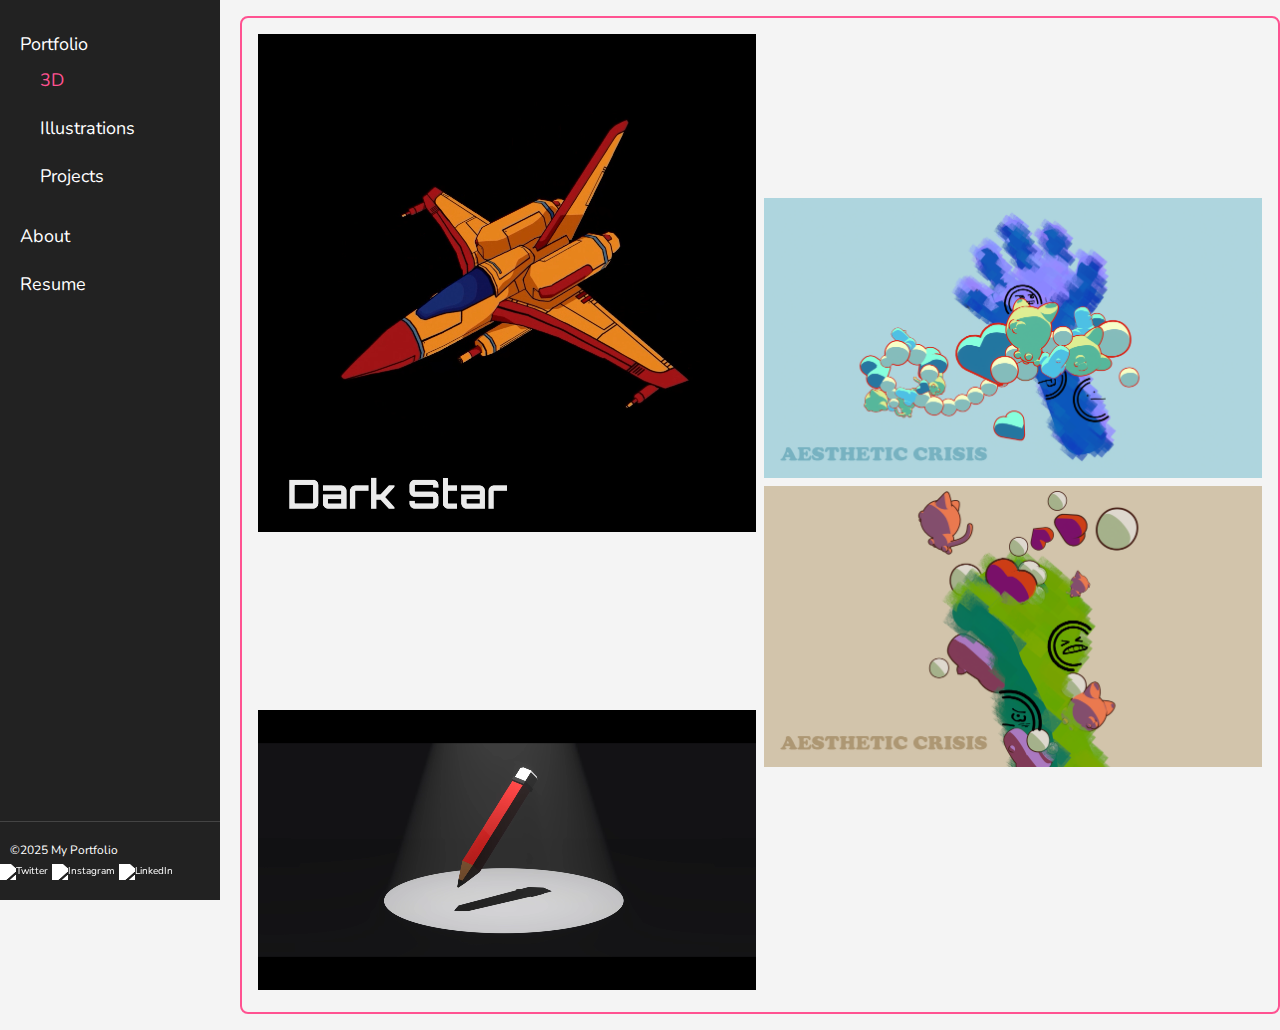
==== index.html @ 28bfbba9 "built illustrations page, added spaceships showcase" ====
<!DOCTYPE html>
<html lang="en">
<head>
    <meta charset="UTF-8">
    <meta name="viewport" content="width=device-width, initial-scale=1.0">

    <link rel="preconnect" href="https://fonts.googleapis.com">
    <link rel="preconnect" href="https://fonts.gstatic.com" crossorigin>
    <link href="https://fonts.googleapis.com/css2?family=Nunito:ital,wght@0,200..1000;1,200..1000&display=swap" rel="stylesheet">

    <!-- stylesheets -->
    <link rel="stylesheet" type="text/css" href="css/style.css" />
    <link rel="stylesheet" type="text/css" href="css/mobile.css" />

    <title>My Portfolio</title>
</head>
<body>

        <!-- Checkbox Trick for Mobile Toggle -->
        <input type="checkbox" id="menu-toggle" style="display: none;">
    
        <!-- Hamburger Button -->
        <label for="menu-toggle" class="hamburger">
            <div></div>
            <div></div>
            <div></div>
        </label>
    
        <!-- Sidebar Navigation (Simple List) -->
        <nav class="sidebar">
            <ul>
                <li>Portfolio
                    <ul>
                        <li><a class="fancy-link current-link" href="#">3D</a></li>
                        <li><a class="fancy-link" href="illustrations.html">Illustrations</a></li>
                        <li><a class="fancy-link" href="projects.html">Projects</a></li>
                    </ul>
                </li>
                <li><a class="fancy-link" href="#">About</a></li>
                <li><a class="fancy-link" href="#">Resume</a></li> 
            </ul>
                    <!-- Footer Section -->
            <footer class="sidebar-footer">
                <p>©2025 My Portfolio</p>
                <div class="social-icons">
                    <a href="https://twitter.com" target="_blank">
                        <img src="icons/twitter-icon.png" alt="Twitter">
                    </a>
                    <a href="https://instagram.com" target="_blank">
                        <img src="icons/instagram-icon.png" alt="Instagram">
                    </a>
                    <a href="https://linkedin.com" target="_blank">
                        <img src="icons/linkedin-icon.png" alt="LinkedIn">
                    </a>
                    
                </div>
            </footer>
        </nav>
    
        <div class="wrapper">
            <div class="gallery-container">
                <ul class="masonry-gallery no-select">
                    <li><video src="assets/3D/LumenEdgeShowcase80.mp4" autoplay muted loop alt="Lumen Edge spaceship"></li>
                    <li><video src="assets/3D/TandemShowcase80.mp4" autoplay muted loop alt="Tandem spaceship"></li>
                    <li><video src="assets/3D/Artblock_Olenka.mp4" autoplay muted loop></video></li>
                    <li><video src="assets/3D/Magician'sRoom_Olenka.mp4" autoplay muted loop></video></li>
                    
                    <li><img src="assets/3D/AestheticCrisis1_Olenka.png"></li>
                    <li><img src="assets/3D/AestheticCrisis2_Olenka.png" alt="hands chained"></li>
                </ul>
            </div>
        </div>
    
      

</body>
</html>
---- css/style.css ----
/* General Styles */
* {
    margin: 0;
    padding: 0;
    box-sizing: border-box;
}

body {
    font-family: Nunito;
    background: #f4f4f4;
    transition: 0.3s ease-in-out;
}

/* Sidebar Navigation */
.sidebar {
    position: fixed;
    left: 0;
    top: 0;
    width: 220px;
    height: 100vh;
    background: #222;
    padding-top: 20px;
    box-sizing: border-box; /* Include padding in the height calculation */
    transition: transform 0.3s ease-in-out;
    z-index: 1000;

    display: flex;
    flex-direction: column; /* Make sidebar a flex container */
    justify-content: space-between; /* Push footer to the bottom */
}

/* Sidebar List Styles */
.sidebar ul {
    list-style: none;
    padding: 0;
    margin: 0;
}

.sidebar li {
    padding: 12px 20px;
    color: white;
    font-size: 18px;
}

.sidebar a {
    display: block;
    text-decoration: none;
    color: white;
    /* padding: 12px 20px; */
    /* transition: color 0.1s ease; */
}

/* Sidebar Footer */
.sidebar-footer {
    padding: 20px 0; /* Add padding inside the footer */
    text-align: left; /* Align text and icons to the left */
    border-top: 1px solid #444; /* Optional: Add a border above the footer */
}

.sidebar-footer p {
    color: white;
    font-size: 12px;
    padding-left: 10px;
}

/* Social Media Icons */
.social-icons {
    /* display: flex; */
    gap: 5px; /* Space between icons */
}

.social-icons a {
    display: inline-block;
    transition: transform 0.3s ease;
    font-size: 10px;
}

.social-icons a:hover {
    transform: scale(1.2); /* Slightly enlarge icons on hover */
}

.social-icons img {
    width: 20px; /* Make icons smaller */
    height: 20px; /* Make icons smaller */
    filter: brightness(0) invert(1); /* Make icons white */
}

.fancy-link {
    text-decoration: none;
    color: white;
    /* position: relative; */
  }
  
  /* .fancy-link::after {
    content: '';
    position: absolute;
    left: 0;
    bottom: -5%;
    width: 100%;
    height: 5px;
    background: rgb(100, 100, 100);
  
    transform: scaleX(0.01);
    transform-origin: right;
    transition: transform 250ms ease;
  }
  
  .fancy-link:hover::after {
    color: rgb(100, 100, 100);
    transform: scaleX(1);
    transform-origin: left;
  } */


.fancy-link:hover {
    color: pink; /* Change text color to pink on hover */
}

li .current-link {
    text-decoration: none;
    color: #FF5291;
  }

/* Main Content */
/* .content {
    margin-left: 240px;
    padding: 100px;
    min-height: 100vh;
    transition: margin-left 0.3s ease-in-out;
} */

.wrapper {
	margin: 0 auto;
	max-width: 100%;
	/* padding: 2rem; */
	text-align: center;
    margin-left: 240px; /* Match sidebar width */
    transition: margin-left 0.3s ease-in-out;
	
	.gallery-container {
		border: 2px solid #FF5291;
		border-radius: 0.5rem;
		padding: 1rem;
		margin: 1rem 0;
		
		/* h2 {
			color: #333;
		} */
		
		ul {
			list-style: none;
			margin: 0;
			padding: 0;
			
			li img {
				display: block;
				height: auto;
				max-width: 100%;
			}

            li video {
                    height: 100%; /* Make sure the video fills the container */
                    width: 100%; /* Ensure it respects the parent's width */
                    object-fit: cover; /* Ensure the video covers the area properly without distorting *
                    height: 100%;*/
            }
		}
	}
}

.cover {
    display: block;
    margin: auto;
}

/* THE MEAT AND POTATOES */
.gallery-container ul {
    list-style: none;
    margin: 0;
    padding: 0;
}
	
	.masonry-gallery {
		columns: auto 2;
		column-gap: 0.5rem;

		li {
			break-inside: avoid;
			margin: 0 0 0.5rem;
		}
	}

    .masonry-3gallery {
		columns: auto 3;
		column-gap: 0.5rem;

		li {
			break-inside: avoid;
			margin: 0 0 0.5rem;
		}
	}

.gallery-container{
        /* 📌 Two-Column Layout - Now Scales Properly */
    .two-column-layout {
    display: flex;
    max-width: 100%;
    margin: 0 auto;
    box-sizing: border-box;
    align-items: flex-start;
    gap: 2rem; /* Adds space between columns */
    overflow: hidden; /* Prevents any content overflow */
    }
}

h1 {
    text-decoration: underline;
    color: #FF5291;
}

/* Left Column (Text) - Adjusted Width */
.text-column {
    width: 60%; /* Slightly larger than the image column */
    padding: 5rem 10rem;
    text-align: left;
    box-sizing: border-box;
}

/* Right Column (Images) - Scales Better */
.image-column {
    width: 30%; /* Smaller to prevent overflow */
    display: flex;
    flex-wrap: wrap;
    gap: 1rem; /* Adds spacing between images */
    justify-content: center;
    align-items: center;
    box-sizing: border-box;
}

/* Image Scaling */
.image-column img {
    width: 100%;
    height: auto;
    border-radius: 8px;
}
/* Fixed Grid Gallery to be Properly 2 Columns */
.grid-gallery {
    display: grid;
    grid-template-columns: repeat(2, 1fr); /* Ensures two columns */
    gap: 0.5rem; /* Space between items */
    padding: 1rem;
}

.grid-gallery li {
    margin: 0; /* Ensures no weird spacing */
}

.grid-gallery img {
    width: 100%; /* Ensures images fit inside their grid */
    height: auto;
    display: block;
}
---- css/mobile.css ----
/* Hamburger Menu */
.hamburger {
    display: none;
    flex-direction: column;
    cursor: pointer;
    position: fixed;
    top: 20px;
    left: 20px;
    background: #222;
    padding: 10px;
    border-radius: 5px;
    z-index: 1100;
}

.hamburger div {
    width: 25px;
    height: 3px;
    background: white;
    margin: 4px 0;
    transition: 0.3s;
}

/* Mobile View */
@media screen and (max-width: 900px) {
    /* Hide Sidebar by Default */
    .sidebar {
        width: 100%;
        height: 100vh;
        transform: translateX(-100%);
        background: rgba(0, 0, 0, 0.95);
        display: flex;
        flex-direction: column;
        align-items: left;
        justify-content: center;
        text-align: left;
    }

    .sidebar li {
        font-size: 24px;
        padding: 15px;
    }

    /* .dropdown-content {
        text-align: left;
    }

    .dropdown-content a {
        padding-left: 0;
        font-size: 20px;
    } */

    /* Show Hamburger Button */
    .hamburger {
        display: flex;
        position: fixed;
        top: 15px;
        left: 15px;
        background: #222;
        padding: 10px;
        border-radius: 5px;
    }

    /* Fullscreen Menu when Open */
    #menu-toggle:checked ~ .sidebar {
        transform: translateX(0);
    }

    #menu-toggle:checked ~ .content {
        filter: blur(3px);
        pointer-events: none;
    }

    /* Animate Hamburger Icon */
    #menu-toggle:checked + .hamburger div:nth-child(1) {
        transform: rotate(45deg) translate(5px, 5px);
    }

    #menu-toggle:checked + .hamburger div:nth-child(2) {
        opacity: 0;
    }

    #menu-toggle:checked + .hamburger div:nth-child(3) {
        transform: rotate(-45deg) translate(5px, -5px);
    }

    /* Content takes full width */
    .content {
        margin-left: 0;
        width: 100%;
        padding: 100px;
    }

    /* Adjust wrapper margin for mobile view */
    .wrapper {
        margin-left: 0;
    }

    /* Switch to 1-column masonry gallery in mobile view */
    .gallery-container ul.masonry-gallery {
        columns: auto 1;
    }

    .masonry-3gallery {
        columns: auto 2;
    }

    .two-column-layout {
        flex-direction: column;
    }

    .text-column {
        text-align: left;
        padding: 0.5rem;
    }

    .image-column {
        width: 100%;
    }

    .grid-gallery {
        grid-template-columns: repeat(1, 1fr); /* Switches to 1 column on small screens */
    }
}
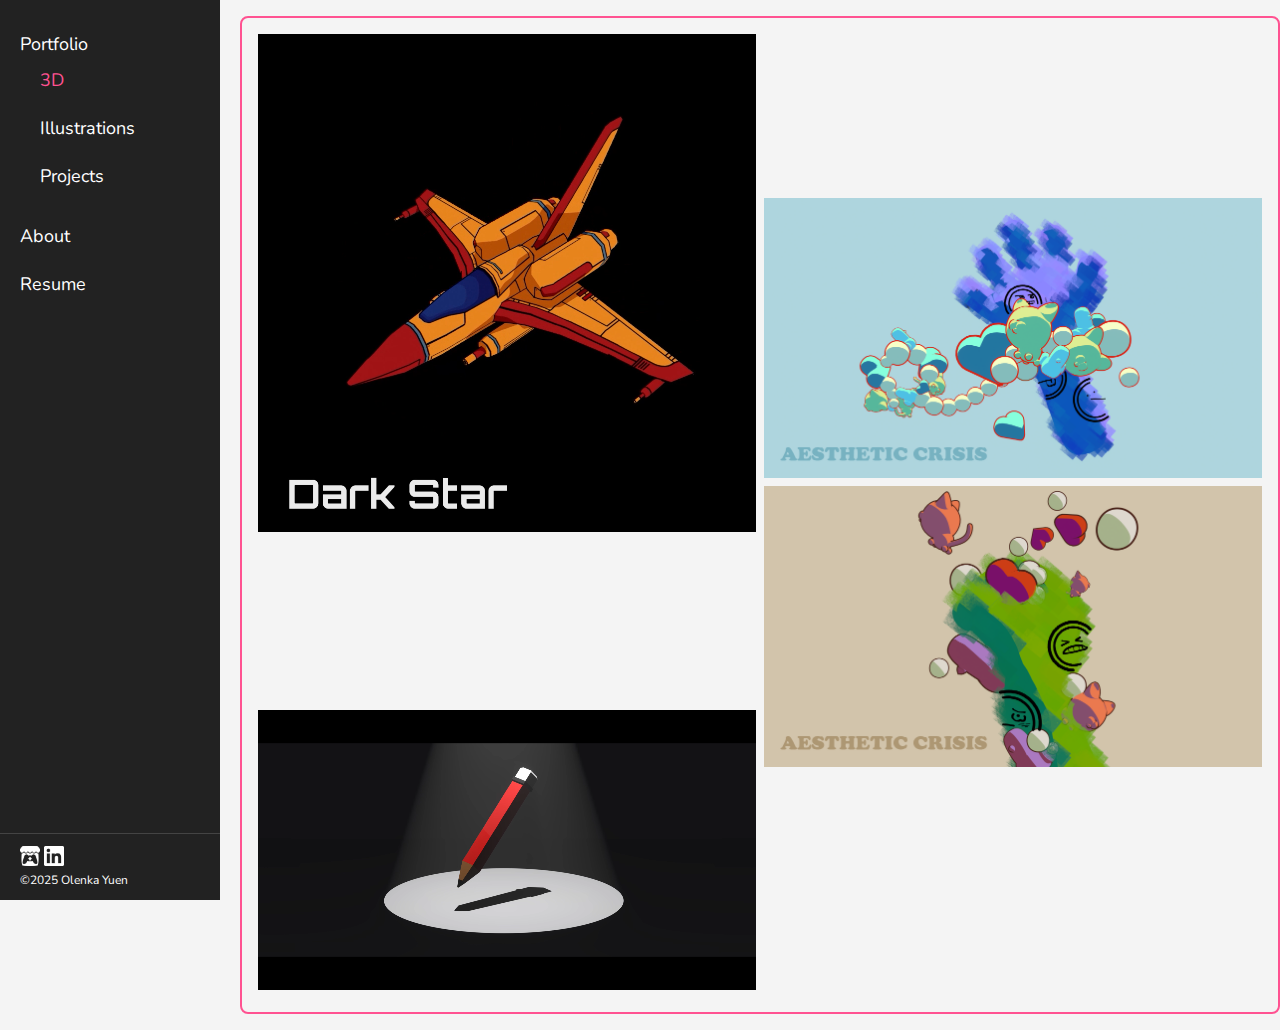
==== commit 3a7d51ce: "fixed hamburger X icon, centered mobile view, larger img column" ====
--- a/index.html
+++ b/index.html
@@ -41,19 +41,15 @@
             </ul>
                     <!-- Footer Section -->
             <footer class="sidebar-footer">
-                <p>©2025 My Portfolio</p>
                 <div class="social-icons">
-                    <a href="https://twitter.com" target="_blank">
-                        <img src="icons/twitter-icon.png" alt="Twitter">
+                    <a href="https://doumeki21.itch.io" target="_blank">
+                        <img src="assets/Icons/itch-io_1024x922.png" alt="Itch.io">
                     </a>
-                    <a href="https://instagram.com" target="_blank">
-                        <img src="icons/instagram-icon.png" alt="Instagram">
+                    <a href="https://www.linkedin.com/in/olenka-yuen/" target="_blank">
+                        <img src="assets/Icons/linkedin_1024x1024.png" alt="LinkedIn">
                     </a>
-                    <a href="https://linkedin.com" target="_blank">
-                        <img src="icons/linkedin-icon.png" alt="LinkedIn">
-                    </a>
-                    
                 </div>
+                <p>©2025 Olenka Yuen</p>
             </footer>
         </nav>
     
--- a/css/style.css
+++ b/css/style.css
@@ -50,9 +50,13 @@
     /* transition: color 0.1s ease; */
 }
 
+footer {
+    margin-top: auto;
+  }
+
 /* Sidebar Footer */
 .sidebar-footer {
-    padding: 20px 0; /* Add padding inside the footer */
+    padding: 12px 20px;
     text-align: left; /* Align text and icons to the left */
     border-top: 1px solid #444; /* Optional: Add a border above the footer */
 }
@@ -60,7 +64,7 @@
 .sidebar-footer p {
     color: white;
     font-size: 12px;
-    padding-left: 10px;
+    /* padding-left: 10px; */
 }
 
 /* Social Media Icons */
@@ -220,7 +224,7 @@
 
 /* Left Column (Text) - Adjusted Width */
 .text-column {
-    width: 60%; /* Slightly larger than the image column */
+    width: 55%; /* Slightly larger than the image column */
     padding: 5rem 10rem;
     text-align: left;
     box-sizing: border-box;
@@ -228,10 +232,10 @@
 
 /* Right Column (Images) - Scales Better */
 .image-column {
-    width: 30%; /* Smaller to prevent overflow */
+    width: 35%; /* Smaller to prevent overflow */
     display: flex;
     flex-wrap: wrap;
-    gap: 1rem; /* Adds spacing between images */
+    /* gap: 1rem;  */
     justify-content: center;
     align-items: center;
     box-sizing: border-box;
@@ -241,7 +245,7 @@
 .image-column img {
     width: 100%;
     height: auto;
-    border-radius: 8px;
+    /* border-radius: 8px; */
 }
 /* Fixed Grid Gallery to be Properly 2 Columns */
 .grid-gallery {
--- a/css/mobile.css
+++ b/css/mobile.css
@@ -34,11 +34,16 @@
         align-items: left;
         justify-content: center;
         text-align: left;
+        padding-top: 5rem;
     }
 
     .sidebar li {
         font-size: 24px;
-        padding: 15px;
+        padding: 15px 50px;
+    }
+
+    .sidebar-footer {
+        padding: 50px; /*align more centered with the navbar list*/
     }
 
     /* .dropdown-content {
@@ -81,7 +86,7 @@
     }
 
     #menu-toggle:checked + .hamburger div:nth-child(3) {
-        transform: rotate(-45deg) translate(5px, -5px);
+        transform: rotate(-45deg) translate(10px, -10px);
     }
 
     /* Content takes full width */
@@ -115,10 +120,11 @@
     }
 
     .image-column {
-        width: 100%;
+        width: 50%;
+        align-self: self-end;
     }
 
     .grid-gallery {
-        grid-template-columns: repeat(1, 1fr); /* Switches to 1 column on small screens */
+        grid-template-columns: repeat(2, 1fr); /* Switches to 1 column on small screens */
     }
 }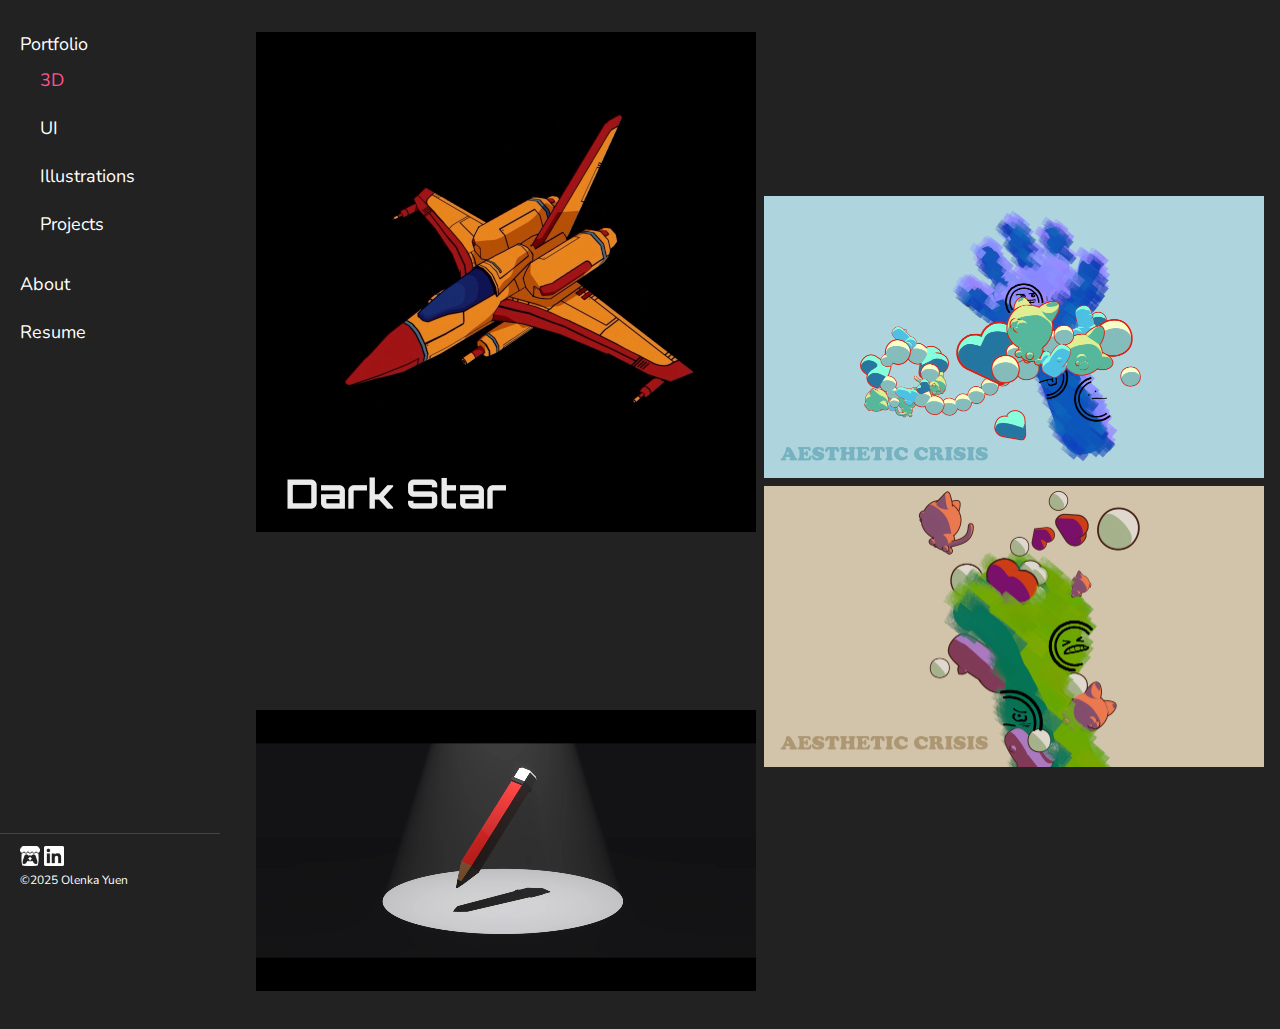
==== commit 90f34113: "added about me page, dark bg" ====
--- a/index.html
+++ b/index.html
@@ -32,11 +32,12 @@
                 <li>Portfolio
                     <ul>
                         <li><a class="fancy-link current-link" href="#">3D</a></li>
+                        <li><a class="fancy-link" href="#">UI</a></li>
                         <li><a class="fancy-link" href="illustrations.html">Illustrations</a></li>
                         <li><a class="fancy-link" href="projects.html">Projects</a></li>
                     </ul>
                 </li>
-                <li><a class="fancy-link" href="#">About</a></li>
+                <li><a class="fancy-link" href="about.html">About</a></li>
                 <li><a class="fancy-link" href="#">Resume</a></li> 
             </ul>
                     <!-- Footer Section -->
--- a/css/style.css
+++ b/css/style.css
@@ -9,6 +9,8 @@
     font-family: Nunito;
     background: #f4f4f4;
     transition: 0.3s ease-in-out;
+    background: #222;
+    color: #f4f4f4;
 }
 
 /* Sidebar Navigation */
@@ -142,7 +144,7 @@
     transition: margin-left 0.3s ease-in-out;
 	
 	.gallery-container {
-		border: 2px solid #FF5291;
+		/* border: 2px solid #FF5291; */
 		border-radius: 0.5rem;
 		padding: 1rem;
 		margin: 1rem 0;
@@ -265,3 +267,6 @@
     display: block;
 }
 
+.name {
+    text-decoration: none;
+}--- a/css/mobile.css
+++ b/css/mobile.css
@@ -39,11 +39,11 @@
 
     .sidebar li {
         font-size: 24px;
-        padding: 15px 50px;
+        padding: 15px 80px;
     }
 
     .sidebar-footer {
-        padding: 50px; /*align more centered with the navbar list*/
+        padding: 80px; /*align more centered with the navbar list*/
     }
 
     /* .dropdown-content {
@@ -111,7 +111,7 @@
     }
 
     .two-column-layout {
-        flex-direction: column;
+        flex-direction: row;
     }
 
     .text-column {
@@ -121,7 +121,7 @@
 
     .image-column {
         width: 50%;
-        align-self: self-end;
+        align-self: self-start;
     }
 
     .grid-gallery {
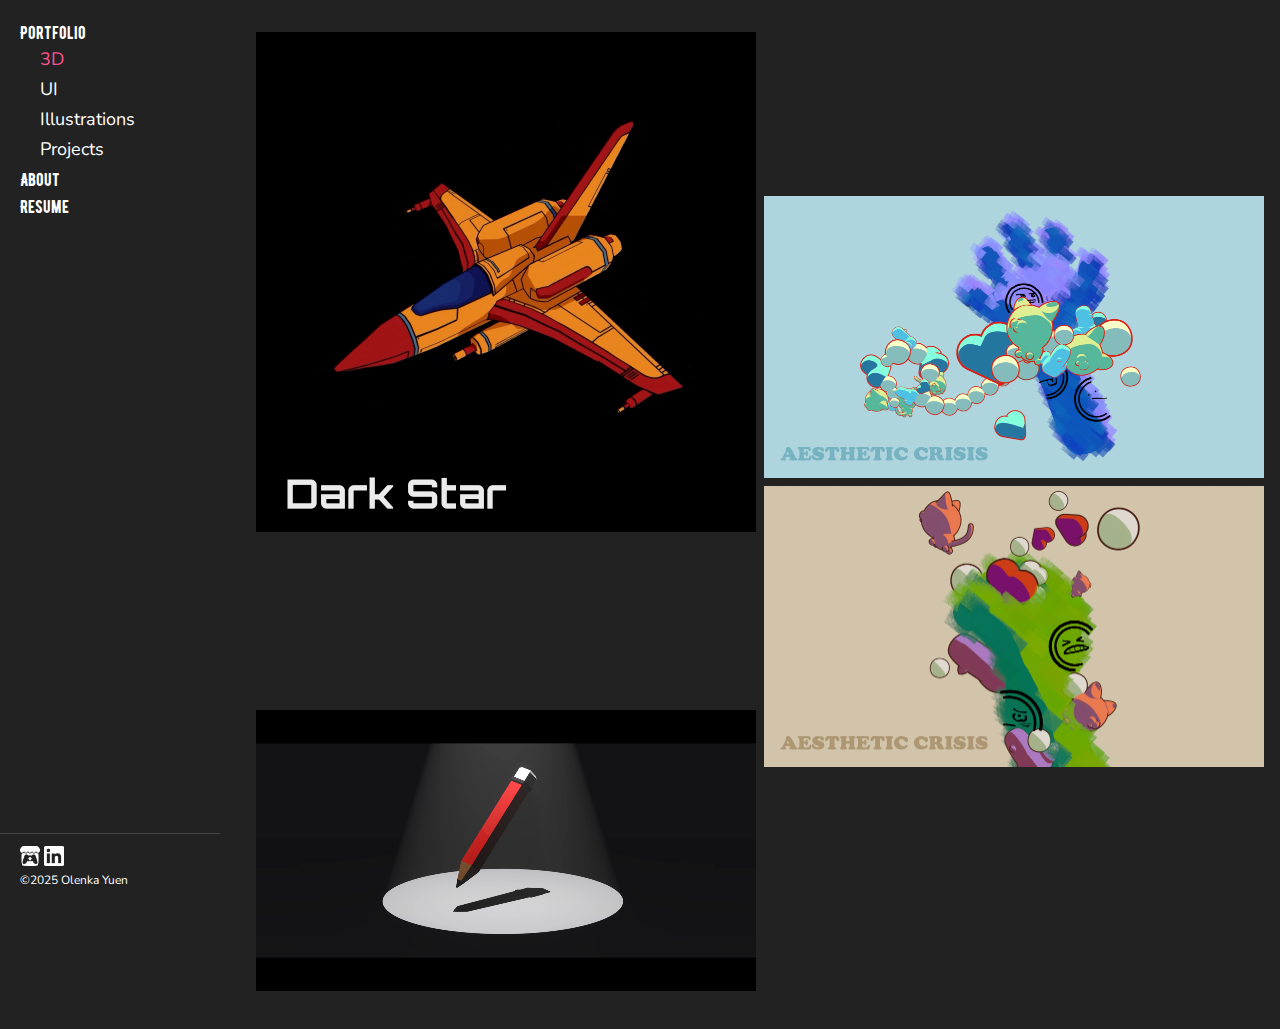
==== commit 6e8a52c1: "added bernier fonts, better menu hierarchy" ====
--- a/index.html
+++ b/index.html
@@ -29,16 +29,16 @@
         <!-- Sidebar Navigation (Simple List) -->
         <nav class="sidebar">
             <ul>
-                <li>Portfolio
+                <li class="category">Portfolio
                     <ul>
-                        <li><a class="fancy-link current-link" href="#">3D</a></li>
-                        <li><a class="fancy-link" href="#">UI</a></li>
-                        <li><a class="fancy-link" href="illustrations.html">Illustrations</a></li>
-                        <li><a class="fancy-link" href="projects.html">Projects</a></li>
+                        <li class="type"><a class="fancy-link current-link" href="index.html">3D</a></li>
+                        <li class="type"><a class="fancy-link" href="#">UI</a></li>
+                        <li class="type"><a class="fancy-link" href="illustrations.html">Illustrations</a></li>
+                        <li class="type"><a class="fancy-link" href="projects.html">Projects</a></li>
                     </ul>
                 </li>
-                <li><a class="fancy-link" href="about.html">About</a></li>
-                <li><a class="fancy-link" href="#">Resume</a></li> 
+                <li class="category"><a class="fancy-link" href="about.html">About</a></li>
+                <li class="category"><a class="fancy-link" href="#">Resume</a></li>
             </ul>
                     <!-- Footer Section -->
             <footer class="sidebar-footer">
--- a/css/style.css
+++ b/css/style.css
@@ -4,6 +4,14 @@
     padding: 0;
     box-sizing: border-box;
 }
+
+@font-face {
+    font-family: 'bernier';
+    src: url('../assets/fonts/BERNIER-REGULAR.TTF') format('truetype');
+    font-weight: normal;
+    font-style: normal;
+}
+
 
 body {
     font-family: Nunito;
@@ -39,9 +47,19 @@
 }
 
 .sidebar li {
-    padding: 12px 20px;
-    color: white;
     font-size: 18px;
+
+    &.category {
+        padding: 3px 20px;
+        color: white;
+        font-family: 'bernier', sans-serif;
+        /* transform: rotate(45deg); */
+    }
+
+    &.type {
+        padding: 3px 20px;
+        font-family: Nunito;
+    }
 }
 
 .sidebar a {
@@ -220,7 +238,12 @@
 }
 
 h1 {
-    text-decoration: underline;
+    font-family: 'bernier';
+    /* text-decoration: underline; */
+    /* color: #FF5291; */
+}
+
+.ext-link {
     color: #FF5291;
 }
 
@@ -269,4 +292,6 @@
 
 .name {
     text-decoration: none;
+    font-family: 'bernier';
+    color: #f4f4f4;
 }--- a/css/mobile.css
+++ b/css/mobile.css
@@ -37,13 +37,26 @@
         padding-top: 5rem;
     }
 
+    /* .sidebar li {
+        font-size: 24px;
+        padding: 15px 80px;
+    } */
+
     .sidebar li {
         font-size: 24px;
-        padding: 15px 80px;
+    
+        &.category {
+            padding: 3px 80px;
+            color: white;
+        }
+    
+        &.type {
+            padding: 3px 20px;
+        }
     }
 
     .sidebar-footer {
-        padding: 80px; /*align more centered with the navbar list*/
+        padding: 80px;
     }
 
     /* .dropdown-content {
@@ -121,7 +134,7 @@
 
     .image-column {
         width: 50%;
-        align-self: self-start;
+        /* align-self: self-start; */
     }
 
     .grid-gallery {
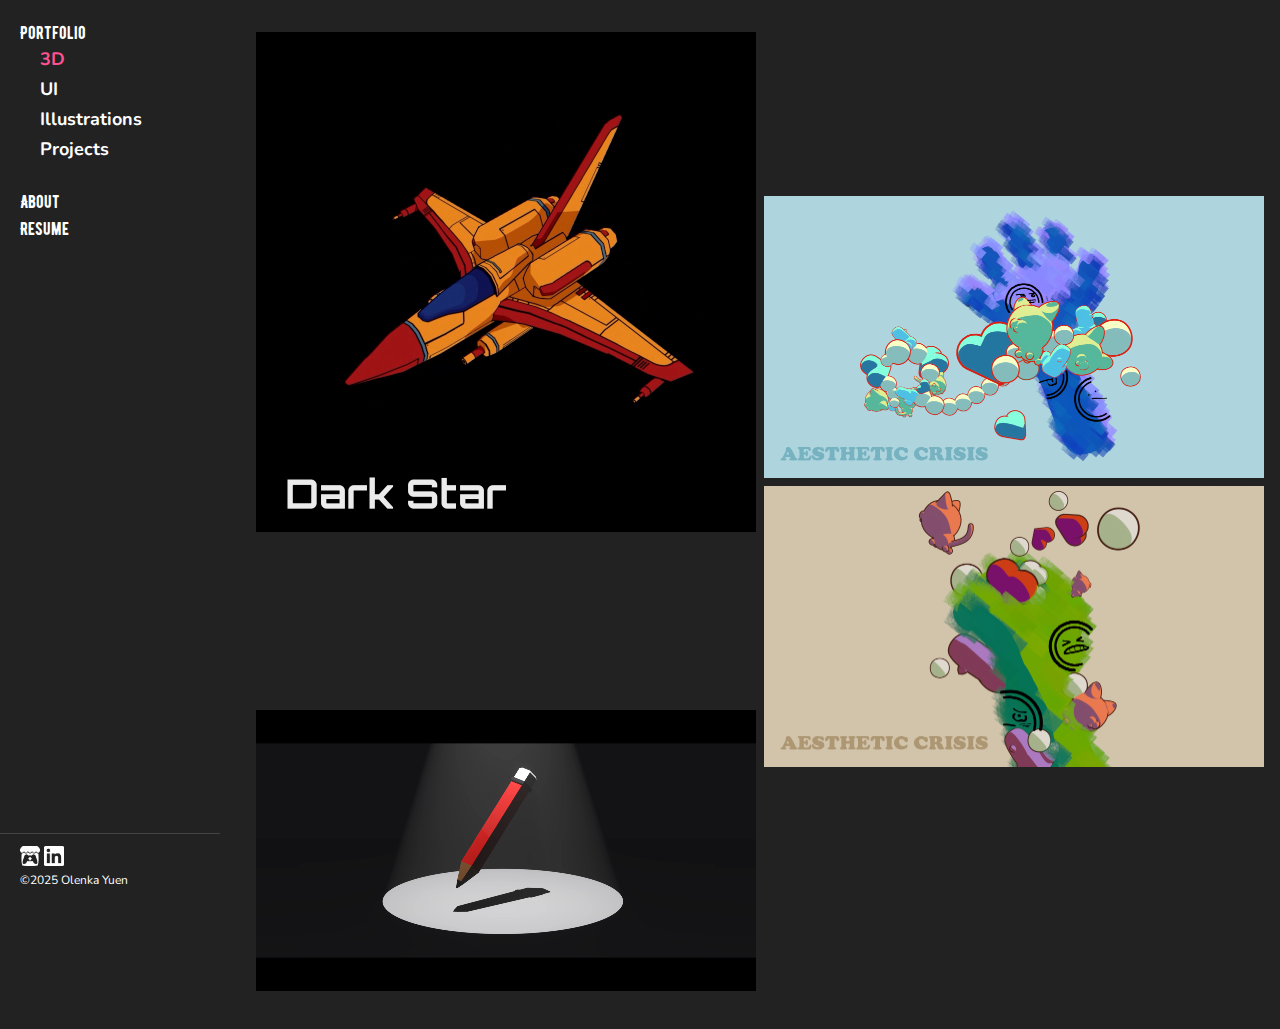
==== commit 7ec1de8e: "better menu hierarchy (spacing, thickness), grayscale" ====
--- a/index.html
+++ b/index.html
@@ -37,6 +37,7 @@
                         <li class="type"><a class="fancy-link" href="projects.html">Projects</a></li>
                     </ul>
                 </li>
+                <br>
                 <li class="category"><a class="fancy-link" href="about.html">About</a></li>
                 <li class="category"><a class="fancy-link" href="#">Resume</a></li>
             </ul>
--- a/css/style.css
+++ b/css/style.css
@@ -59,6 +59,7 @@
     &.type {
         padding: 3px 20px;
         font-family: Nunito;
+        font-weight: bold;
     }
 }
 
@@ -224,6 +225,11 @@
 		}
 	}
 
+.masonry-3gallery li:hover {
+    filter: grayscale(100%);
+    transition: 0.2s ease-in-out;
+}
+
 .gallery-container{
         /* 📌 Two-Column Layout - Now Scales Properly */
     .two-column-layout {
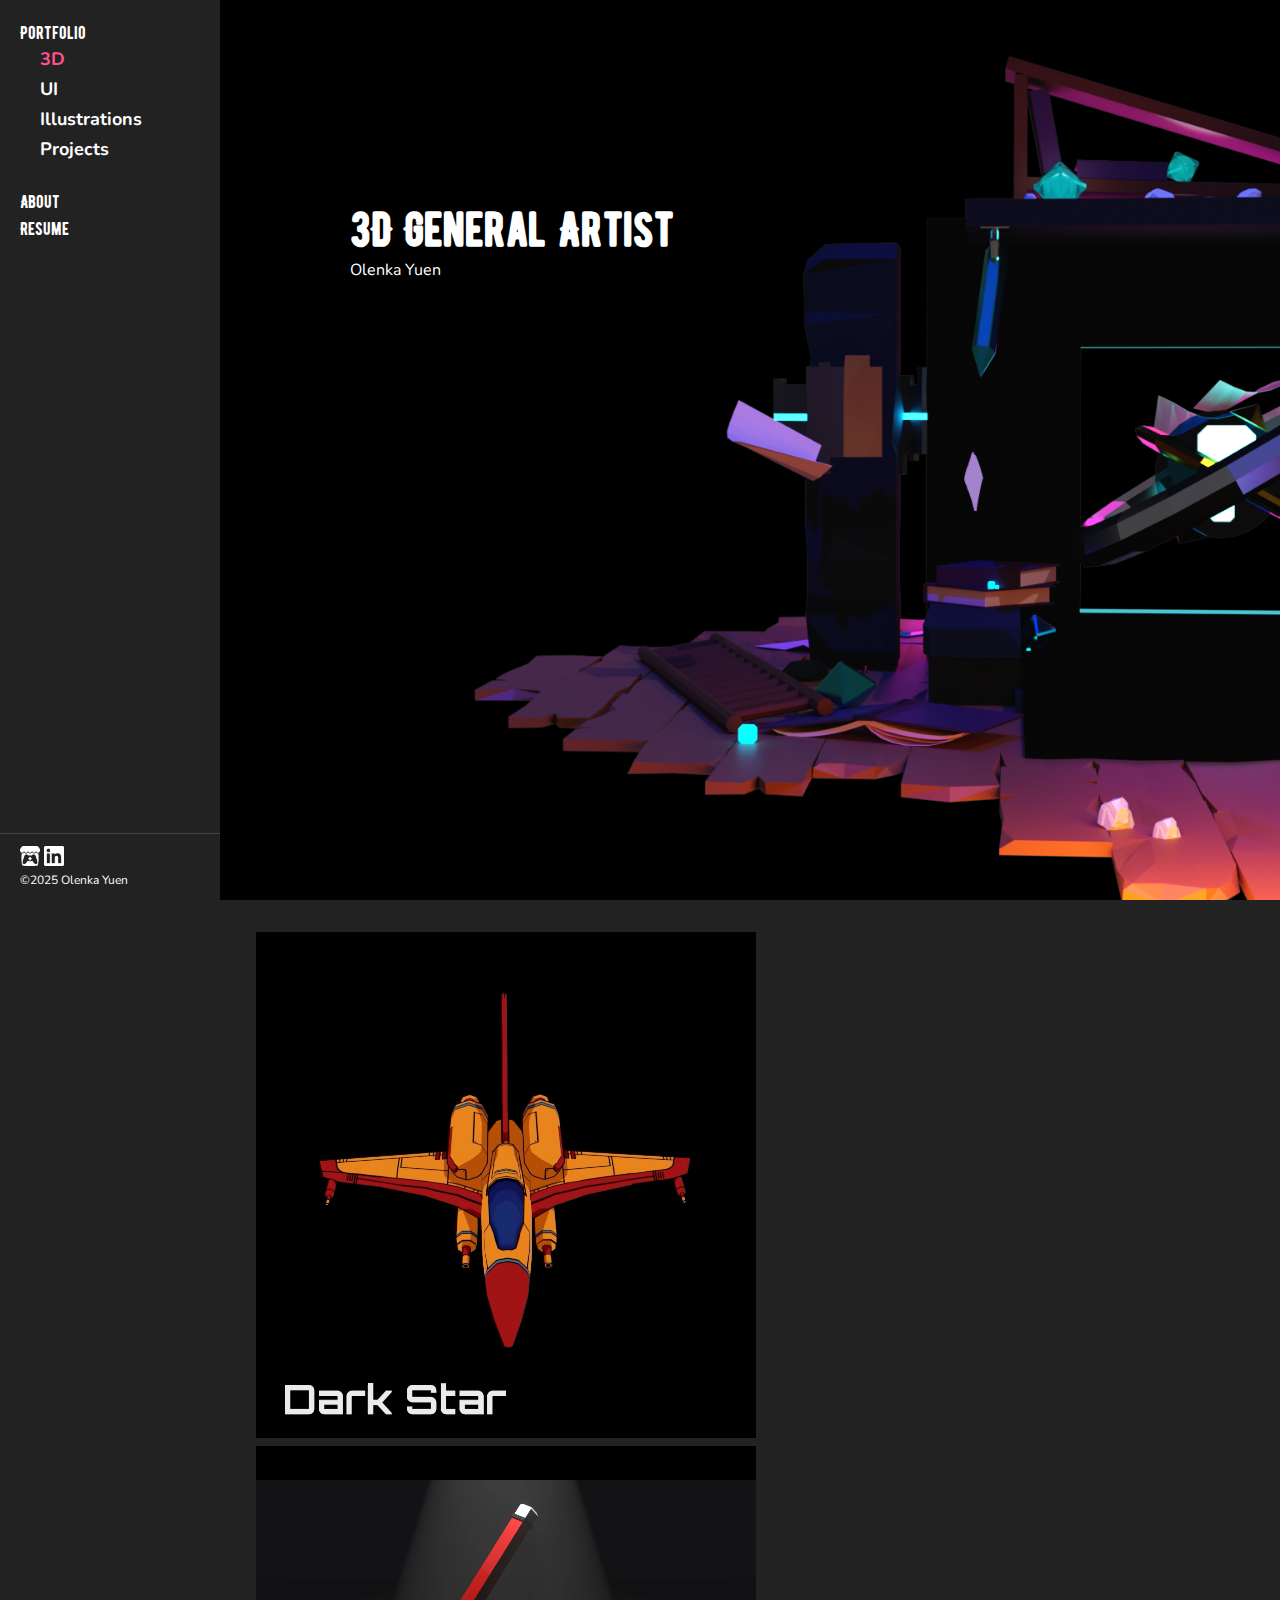
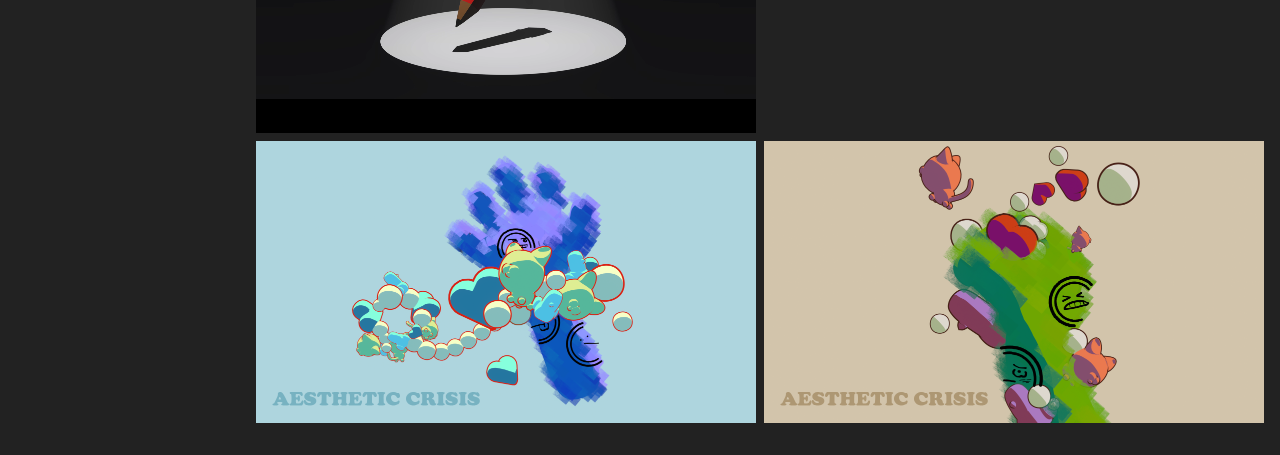
==== commit 3b33785a: "doing the hero page..." ====
--- a/index.html
+++ b/index.html
@@ -55,13 +55,32 @@
             </footer>
         </nav>
     
+        <!-- Main Container -->
+        <div class="hero-wrapper">
+            <div class="gallery-container">
+
+              <!-- Left Column (Text) -->
+                <div class="hero-text">
+                    <br>
+                    <br>
+                    <h1 class="title">3D General Artist</h1>
+                    <!-- <br> -->
+                    <p class="subtitle">Olenka Yuen</p>
+                </div>
+
+                <div class="hero-img"><div class="cover" alt="cg"></div></div>
+            </div>
+        </div>
+
+
         <div class="wrapper">
             <div class="gallery-container">
-                <ul class="masonry-gallery no-select">
+                <!-- <ul class="masonry-gallery no-select"> -->
+                <ul class="grid-gallery no-select">
                     <li><video src="assets/3D/LumenEdgeShowcase80.mp4" autoplay muted loop alt="Lumen Edge spaceship"></li>
                     <li><video src="assets/3D/TandemShowcase80.mp4" autoplay muted loop alt="Tandem spaceship"></li>
                     <li><video src="assets/3D/Artblock_Olenka.mp4" autoplay muted loop></video></li>
-                    <li><video src="assets/3D/Magician'sRoom_Olenka.mp4" autoplay muted loop></video></li>
+                    <li><video src="assets/3D/DioramaHD_Olenka.mp4" autoplay muted loop></video></li>
                     
                     <li><img src="assets/3D/AestheticCrisis1_Olenka.png"></li>
                     <li><img src="assets/3D/AestheticCrisis2_Olenka.png" alt="hands chained"></li>
--- a/css/style.css
+++ b/css/style.css
@@ -12,6 +12,45 @@
     font-style: normal;
 }
 
+/* Wrapper takes full viewport */
+.hero-wrapper {
+    position: relative;
+    width: 100%;
+    height: 100vh;
+    display: flex;
+    /* align-items: center; */
+    justify-content: flex-start; /* Align text to the left */
+    padding-left: 2%; /* Adjust for spacing */
+    text-align: left;
+    color: white; /* Ensure text is visible */
+}
+
+.hero-img {
+    position: absolute;  /* Ensure it positions itself relative to the hero-wrapper */
+    top: 0;
+    left: 0;
+    width: 100%;
+    height: 100vh;
+    /* The image used */
+    background-image: url('../assets/3D/BG_Cover3.2.png');
+    /* background-position: center;
+    background-repeat: no-repeat; */
+    background-size: cover;
+    background-color: black;
+    z-index: -1; /* Push it behind everything */
+}
+
+/* Text Styling */
+.hero-text {
+    position: relative; /* Ensures text is on top */
+    left: 100%;
+    z-index: 1; /* Ensure text is above the background */
+    top: 10rem;
+}
+
+.title {
+    font-size: 3rem;
+}
 
 body {
     font-family: Nunito;
--- a/css/mobile.css
+++ b/css/mobile.css
@@ -102,6 +102,14 @@
         transform: rotate(-45deg) translate(10px, -10px);
     }
 
+    .hero-wrapper {
+        margin-left: 0;
+    }
+
+    .hero-image {
+        background-position: left center;
+    }
+
     /* Content takes full width */
     .content {
         margin-left: 0;
@@ -112,6 +120,10 @@
     /* Adjust wrapper margin for mobile view */
     .wrapper {
         margin-left: 0;
+    }
+
+    .cover-img {
+        align-items: center;
     }
 
     /* Switch to 1-column masonry gallery in mobile view */
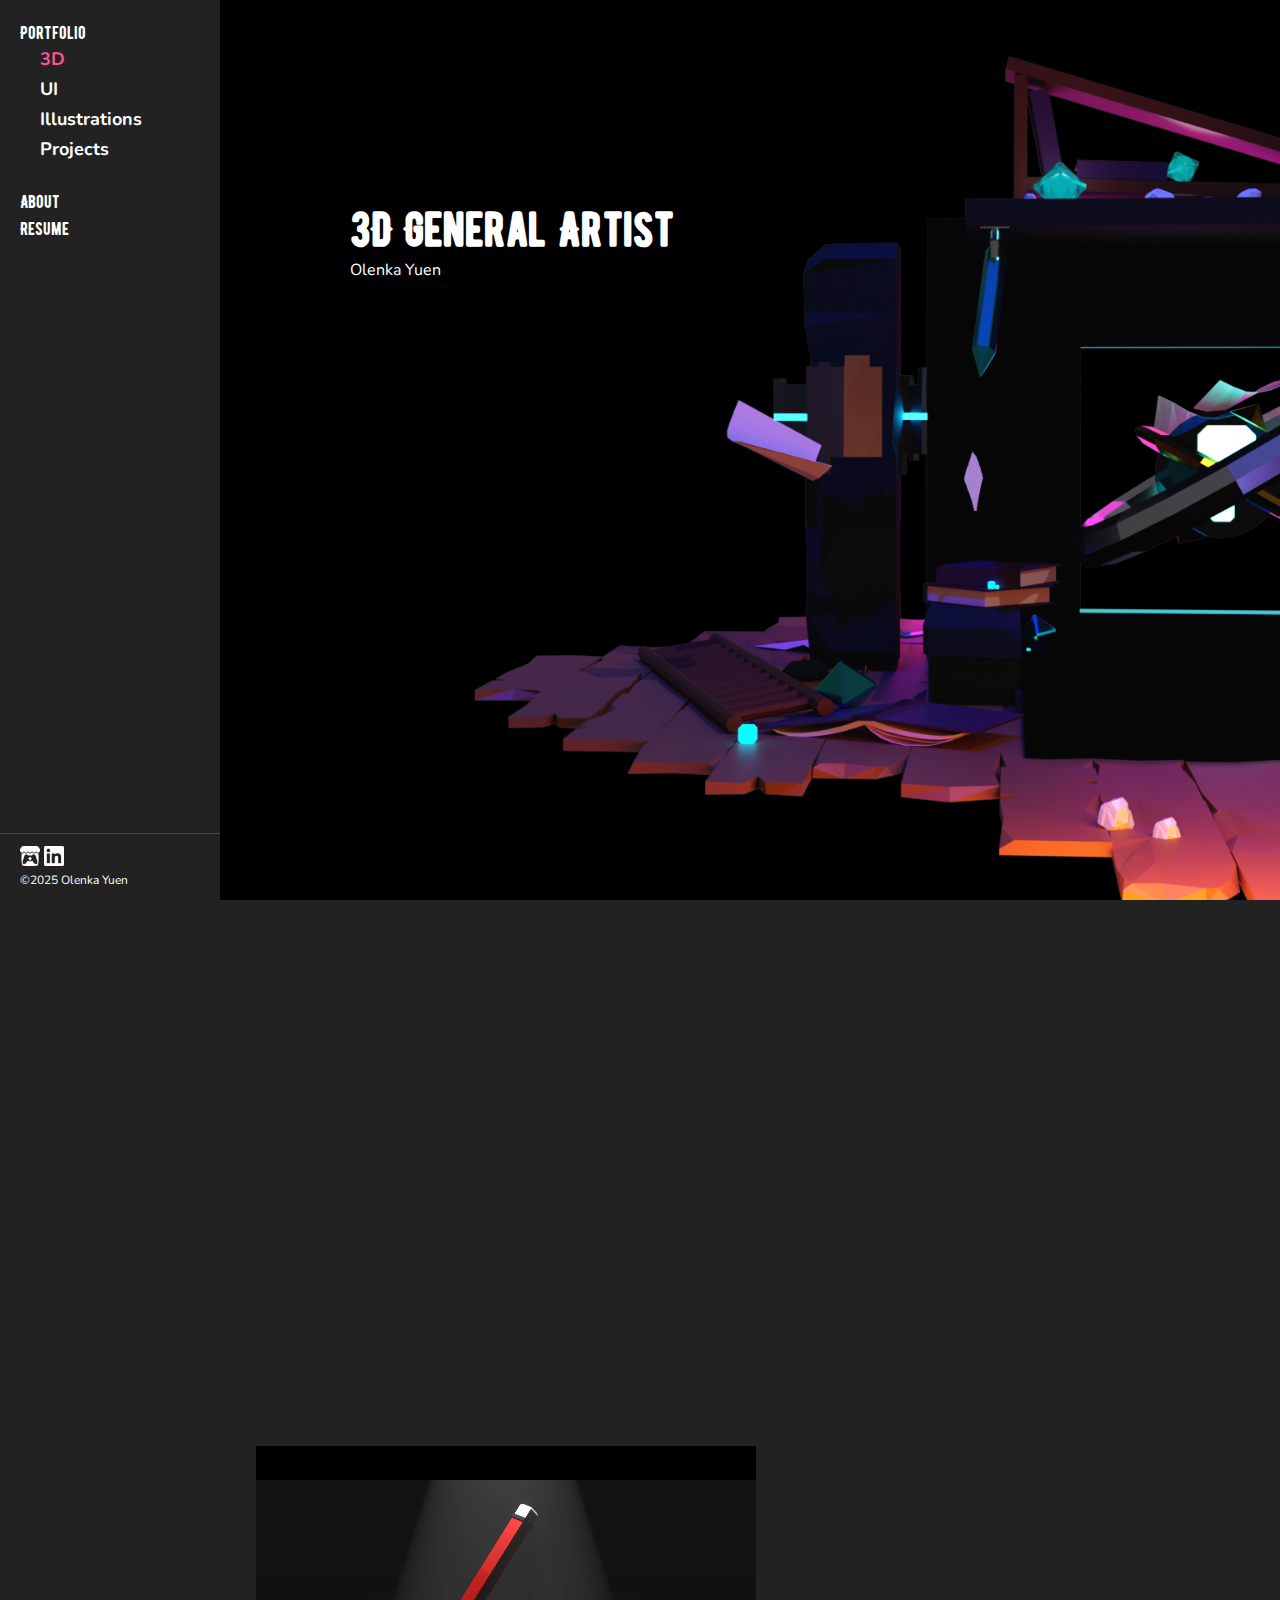
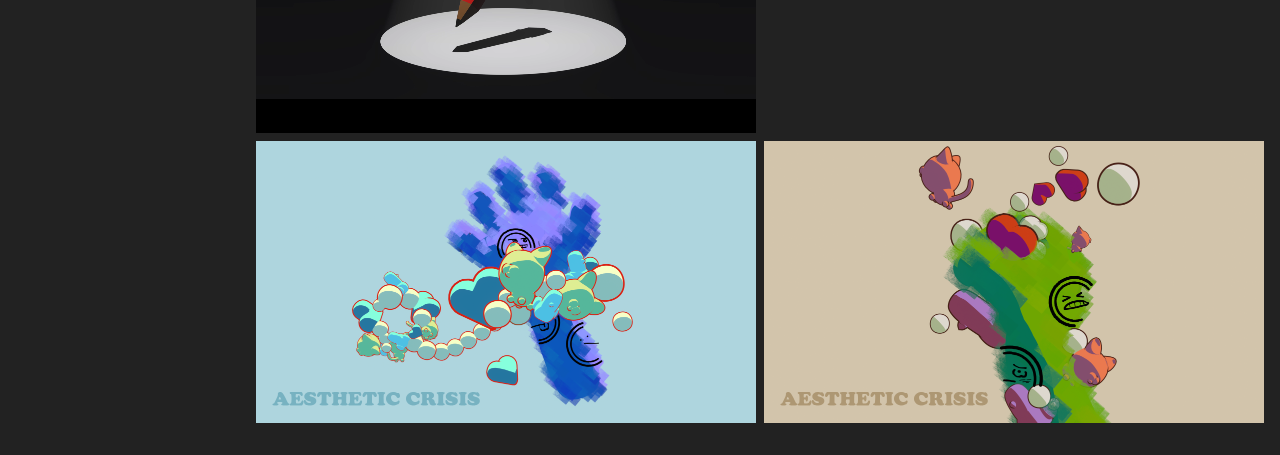
==== commit af022502: "added UI section content" ====
--- a/index.html
+++ b/index.html
@@ -32,7 +32,7 @@
                 <li class="category">Portfolio
                     <ul>
                         <li class="type"><a class="fancy-link current-link" href="index.html">3D</a></li>
-                        <li class="type"><a class="fancy-link" href="#">UI</a></li>
+                        <li class="type"><a class="fancy-link" href="ui.html">UI</a></li>
                         <li class="type"><a class="fancy-link" href="illustrations.html">Illustrations</a></li>
                         <li class="type"><a class="fancy-link" href="projects.html">Projects</a></li>
                     </ul>
@@ -87,8 +87,5 @@
                 </ul>
             </div>
         </div>
-    
-      
-
 </body>
 </html>
--- a/css/style.css
+++ b/css/style.css
@@ -277,7 +277,7 @@
     margin: 0 auto;
     box-sizing: border-box;
     align-items: flex-start;
-    gap: 2rem; /* Adds space between columns */
+    gap: 2rem;
     overflow: hidden; /* Prevents any content overflow */
     }
 }
@@ -298,7 +298,14 @@
     padding: 5rem 10rem;
     text-align: left;
     box-sizing: border-box;
-}
+    .drafts {
+        padding: 0px;
+        margin-top: 0px;
+        bottom: 0px;
+    }
+}
+
+
 
 /* Right Column (Images) - Scales Better */
 .image-column {
--- a/css/mobile.css
+++ b/css/mobile.css
@@ -152,4 +152,8 @@
     .grid-gallery {
         grid-template-columns: repeat(2, 1fr); /* Switches to 1 column on small screens */
     }
+
+    .mobile-sectionui {
+        padding-top: 5rem;
+    }
 }